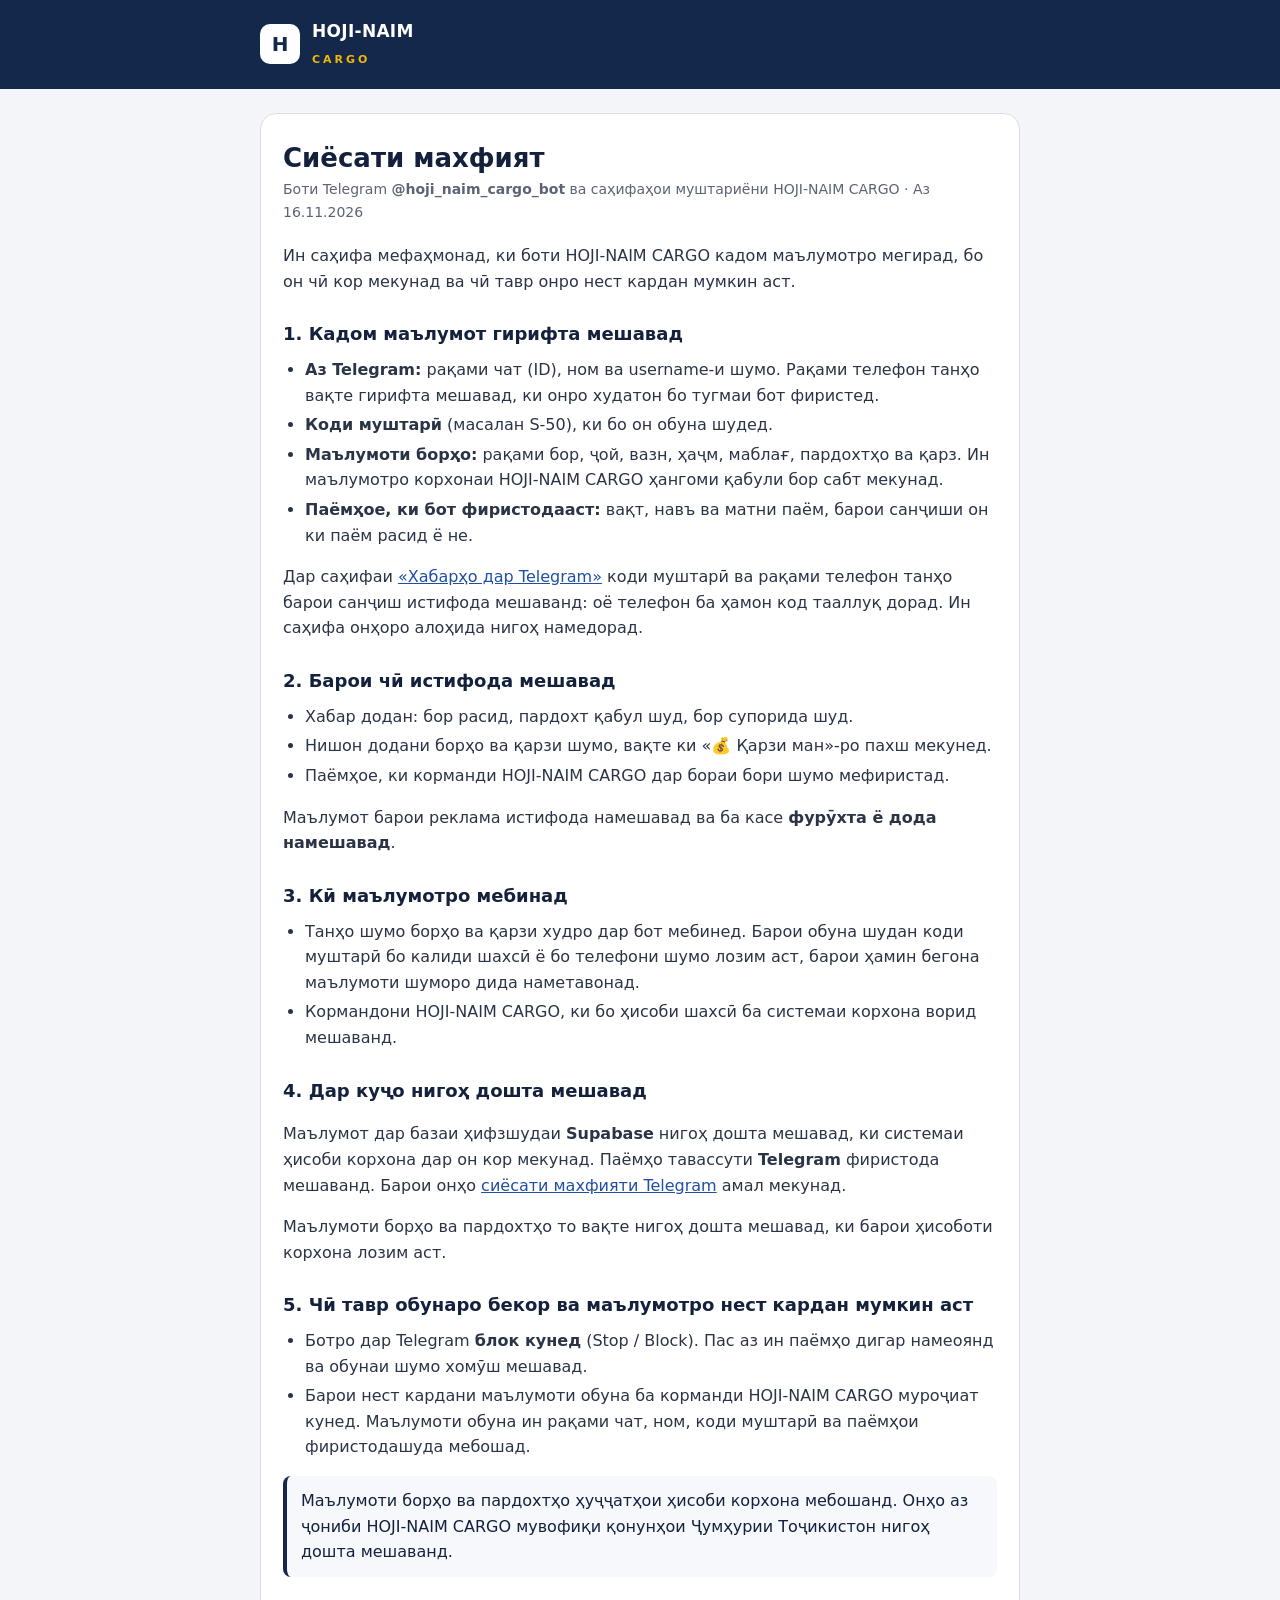
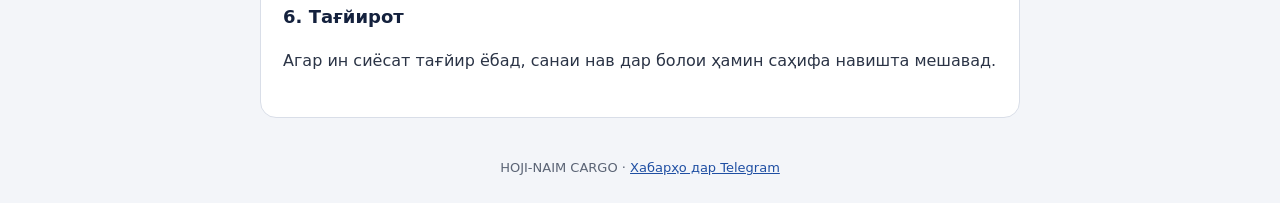
==== privacy.html @ a1b197c2 "Privacy policy page for the Telegram bot (privacy.html), linked from the customer page Co-Authored-B" ====
<!doctype html>
<html lang="tg">
<head>
  <meta charset="utf-8">
  <meta name="viewport" content="width=device-width, initial-scale=1, viewport-fit=cover">
  <meta name="theme-color" content="#14284B">
  <meta name="description" content="Сиёсати махфияти HOJI-NAIM CARGO ва боти Telegram @hoji_naim_cargo_bot.">
  <title>Сиёсати махфият · HOJI-NAIM CARGO</title>
  <link rel="icon" href="assets/favicon.svg" type="image/svg+xml">
  <style>
    :root { --navy: #14284B; --gold: #F2B705; --bg: #f3f5f9; --card: #fff; --text: #14213d; --muted: #5b6475; --line: #d9dee8; }
    * { box-sizing: border-box; }
    html, body { margin: 0; }
    body { background: var(--bg); color: var(--text); font: 16px/1.6 system-ui, -apple-system, "Segoe UI", Roboto, Arial, sans-serif; }
    header { background: var(--navy); color: #fff; padding: 18px 16px; }
    .brand { max-width: 760px; margin: 0 auto; display: flex; align-items: center; gap: 12px; }
    .logo { width: 40px; height: 40px; border-radius: 10px; background: #fff; color: var(--navy); font-weight: 800; font-size: 20px; display: grid; place-items: center; flex: none; }
    .brand b { display: block; font-size: 17px; letter-spacing: .3px; }
    .brand small { color: var(--gold); letter-spacing: 3px; font-size: 11px; font-weight: 700; }
    main { padding: 24px 16px 40px; }
    article { max-width: 760px; margin: 0 auto; background: var(--card); border: 1px solid var(--line); border-radius: 16px; padding: 28px 22px; }
    h1 { font-size: 26px; line-height: 1.25; margin: 0 0 4px; }
    .date { color: var(--muted); font-size: 14px; margin: 0 0 20px; }
    h2 { font-size: 18px; margin: 26px 0 8px; }
    p, li { color: #2b3446; }
    ul { padding-left: 22px; margin: 6px 0 12px; }
    li { margin: 4px 0; }
    .note { background: #f6f8fc; border-left: 4px solid var(--navy); border-radius: 8px; padding: 12px 14px; margin: 16px 0; }
    a { color: #1f4fa3; }
    footer { text-align: center; color: var(--muted); font-size: 13px; padding: 0 16px 24px; }
  </style>
</head>
<body>
  <header><div class="brand"><div class="logo">H</div><div><b>HOJI-NAIM</b><small>CARGO</small></div></div></header>
  <main>
    <article>
      <h1>Сиёсати махфият</h1>
      <p class="date">Боти Telegram <b>@hoji_naim_cargo_bot</b> ва саҳифаҳои муштариёни HOJI-NAIM CARGO · Аз 16.11.2026</p>

      <p>Ин саҳифа мефаҳмонад, ки боти HOJI-NAIM CARGO кадом маълумотро мегирад, бо он чӣ кор мекунад ва чӣ тавр онро нест кардан мумкин аст.</p>

      <h2>1. Кадом маълумот гирифта мешавад</h2>
      <ul>
        <li><b>Аз Telegram:</b> рақами чат (ID), ном ва username-и шумо. Рақами телефон танҳо вақте гирифта мешавад, ки онро худатон бо тугмаи бот фиристед.</li>
        <li><b>Коди муштарӣ</b> (масалан S-50), ки бо он обуна шудед.</li>
        <li><b>Маълумоти борҳо:</b> рақами бор, ҷой, вазн, ҳаҷм, маблағ, пардохтҳо ва қарз. Ин маълумотро корхонаи HOJI-NAIM CARGO ҳангоми қабули бор сабт мекунад.</li>
        <li><b>Паёмҳое, ки бот фиристодааст:</b> вақт, навъ ва матни паём, барои санҷиши он ки паём расид ё не.</li>
      </ul>
      <p>Дар саҳифаи <a href="telegram.html">«Хабарҳо дар Telegram»</a> коди муштарӣ ва рақами телефон танҳо барои санҷиш истифода мешаванд: оё телефон ба ҳамон код тааллуқ дорад. Ин саҳифа онҳоро алоҳида нигоҳ намедорад.</p>

      <h2>2. Барои чӣ истифода мешавад</h2>
      <ul>
        <li>Хабар додан: бор расид, пардохт қабул шуд, бор супорида шуд.</li>
        <li>Нишон додани борҳо ва қарзи шумо, вақте ки «💰 Қарзи ман»-ро пахш мекунед.</li>
        <li>Паёмҳое, ки корманди HOJI-NAIM CARGO дар бораи бори шумо мефиристад.</li>
      </ul>
      <p>Маълумот барои реклама истифода намешавад ва ба касе <b>фурӯхта ё дода намешавад</b>.</p>

      <h2>3. Кӣ маълумотро мебинад</h2>
      <ul>
        <li>Танҳо шумо борҳо ва қарзи худро дар бот мебинед. Барои обуна шудан коди муштарӣ бо калиди шахсӣ ё бо телефони шумо лозим аст, барои ҳамин бегона маълумоти шуморо дида наметавонад.</li>
        <li>Кормандони HOJI-NAIM CARGO, ки бо ҳисоби шахсӣ ба системаи корхона ворид мешаванд.</li>
      </ul>

      <h2>4. Дар куҷо нигоҳ дошта мешавад</h2>
      <p>Маълумот дар базаи ҳифзшудаи <b>Supabase</b> нигоҳ дошта мешавад, ки системаи ҳисоби корхона дар он кор мекунад. Паёмҳо тавассути <b>Telegram</b> фиристода мешаванд. Барои онҳо <a href="https://telegram.org/privacy" target="_blank" rel="noopener">сиёсати махфияти Telegram</a> амал мекунад.</p>
      <p>Маълумоти борҳо ва пардохтҳо то вақте нигоҳ дошта мешавад, ки барои ҳисоботи корхона лозим аст.</p>

      <h2>5. Чӣ тавр обунаро бекор ва маълумотро нест кардан мумкин аст</h2>
      <ul>
        <li>Ботро дар Telegram <b>блок кунед</b> (Stop / Block). Пас аз ин паёмҳо дигар намеоянд ва обунаи шумо хомӯш мешавад.</li>
        <li>Барои нест кардани маълумоти обуна ба корманди HOJI-NAIM CARGO муроҷиат кунед. Маълумоти обуна ин рақами чат, ном, коди муштарӣ ва паёмҳои фиристодашуда мебошад.</li>
      </ul>

      <div class="note">Маълумоти борҳо ва пардохтҳо ҳуҷҷатҳои ҳисоби корхона мебошанд. Онҳо аз ҷониби HOJI-NAIM CARGO мувофиқи қонунҳои Ҷумҳурии Тоҷикистон нигоҳ дошта мешаванд.</div>

      <h2>6. Тағйирот</h2>
      <p>Агар ин сиёсат тағйир ёбад, санаи нав дар болои ҳамин саҳифа навишта мешавад.</p>
    </article>
  </main>
  <footer>HOJI-NAIM CARGO · <a href="telegram.html">Хабарҳо дар Telegram</a></footer>
</body>
</html>
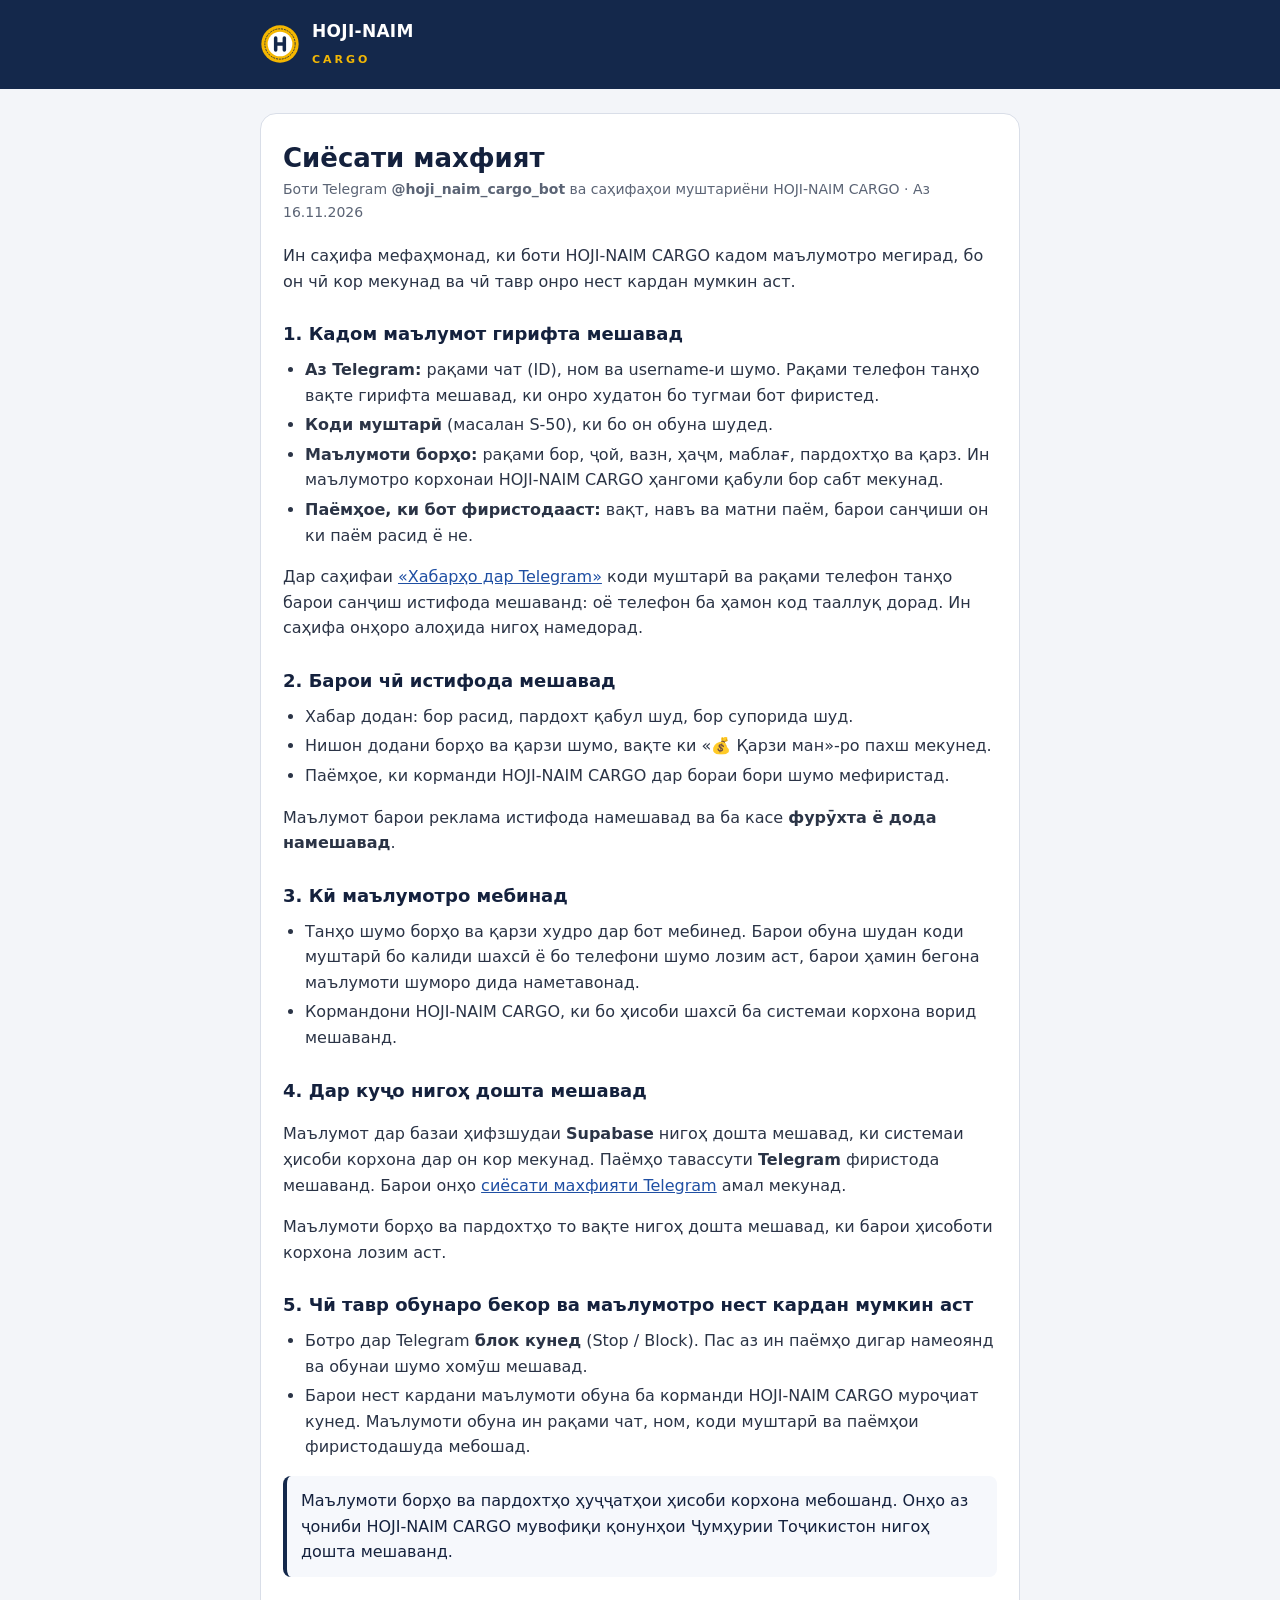
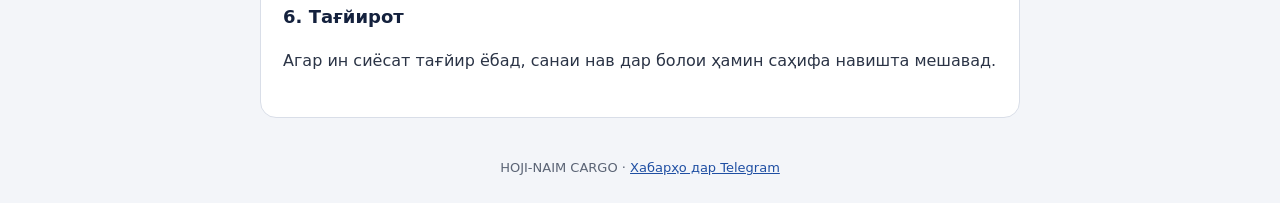
==== commit f948ebb6: "New logo: the gold seal, used in the menu, login, loading screen, pages and icons Co-Authored-By: Cl" ====
--- a/privacy.html
+++ b/privacy.html
@@ -6,7 +6,8 @@
   <meta name="theme-color" content="#14284B">
   <meta name="description" content="Сиёсати махфияти HOJI-NAIM CARGO ва боти Telegram @hoji_naim_cargo_bot.">
   <title>Сиёсати махфият · HOJI-NAIM CARGO</title>
-  <link rel="icon" href="assets/favicon.svg" type="image/svg+xml">
+  <link rel="icon" href="assets/favicon.svg?v=2" type="image/svg+xml">
+  <link rel="apple-touch-icon" href="assets/apple-touch-icon.png">
   <style>
     :root { --navy: #14284B; --gold: #F2B705; --bg: #f3f5f9; --card: #fff; --text: #14213d; --muted: #5b6475; --line: #d9dee8; }
     * { box-sizing: border-box; }
@@ -15,6 +16,8 @@
     header { background: var(--navy); color: #fff; padding: 18px 16px; }
     .brand { max-width: 760px; margin: 0 auto; display: flex; align-items: center; gap: 12px; }
     .logo { width: 40px; height: 40px; border-radius: 10px; background: #fff; color: var(--navy); font-weight: 800; font-size: 20px; display: grid; place-items: center; flex: none; }
+    .logo { background: none; border-radius: 50%; }
+    .logo img { width: 100%; height: 100%; display: block; }
     .brand b { display: block; font-size: 17px; letter-spacing: .3px; }
     .brand small { color: var(--gold); letter-spacing: 3px; font-size: 11px; font-weight: 700; }
     main { padding: 24px 16px 40px; }
@@ -31,7 +34,7 @@
   </style>
 </head>
 <body>
-  <header><div class="brand"><div class="logo">H</div><div><b>HOJI-NAIM</b><small>CARGO</small></div></div></header>
+  <header><div class="brand"><div class="logo"><img src="assets/logo.svg" alt="" width="40" height="40"></div><div><b>HOJI-NAIM</b><small>CARGO</small></div></div></header>
   <main>
     <article>
       <h1>Сиёсати махфият</h1>
